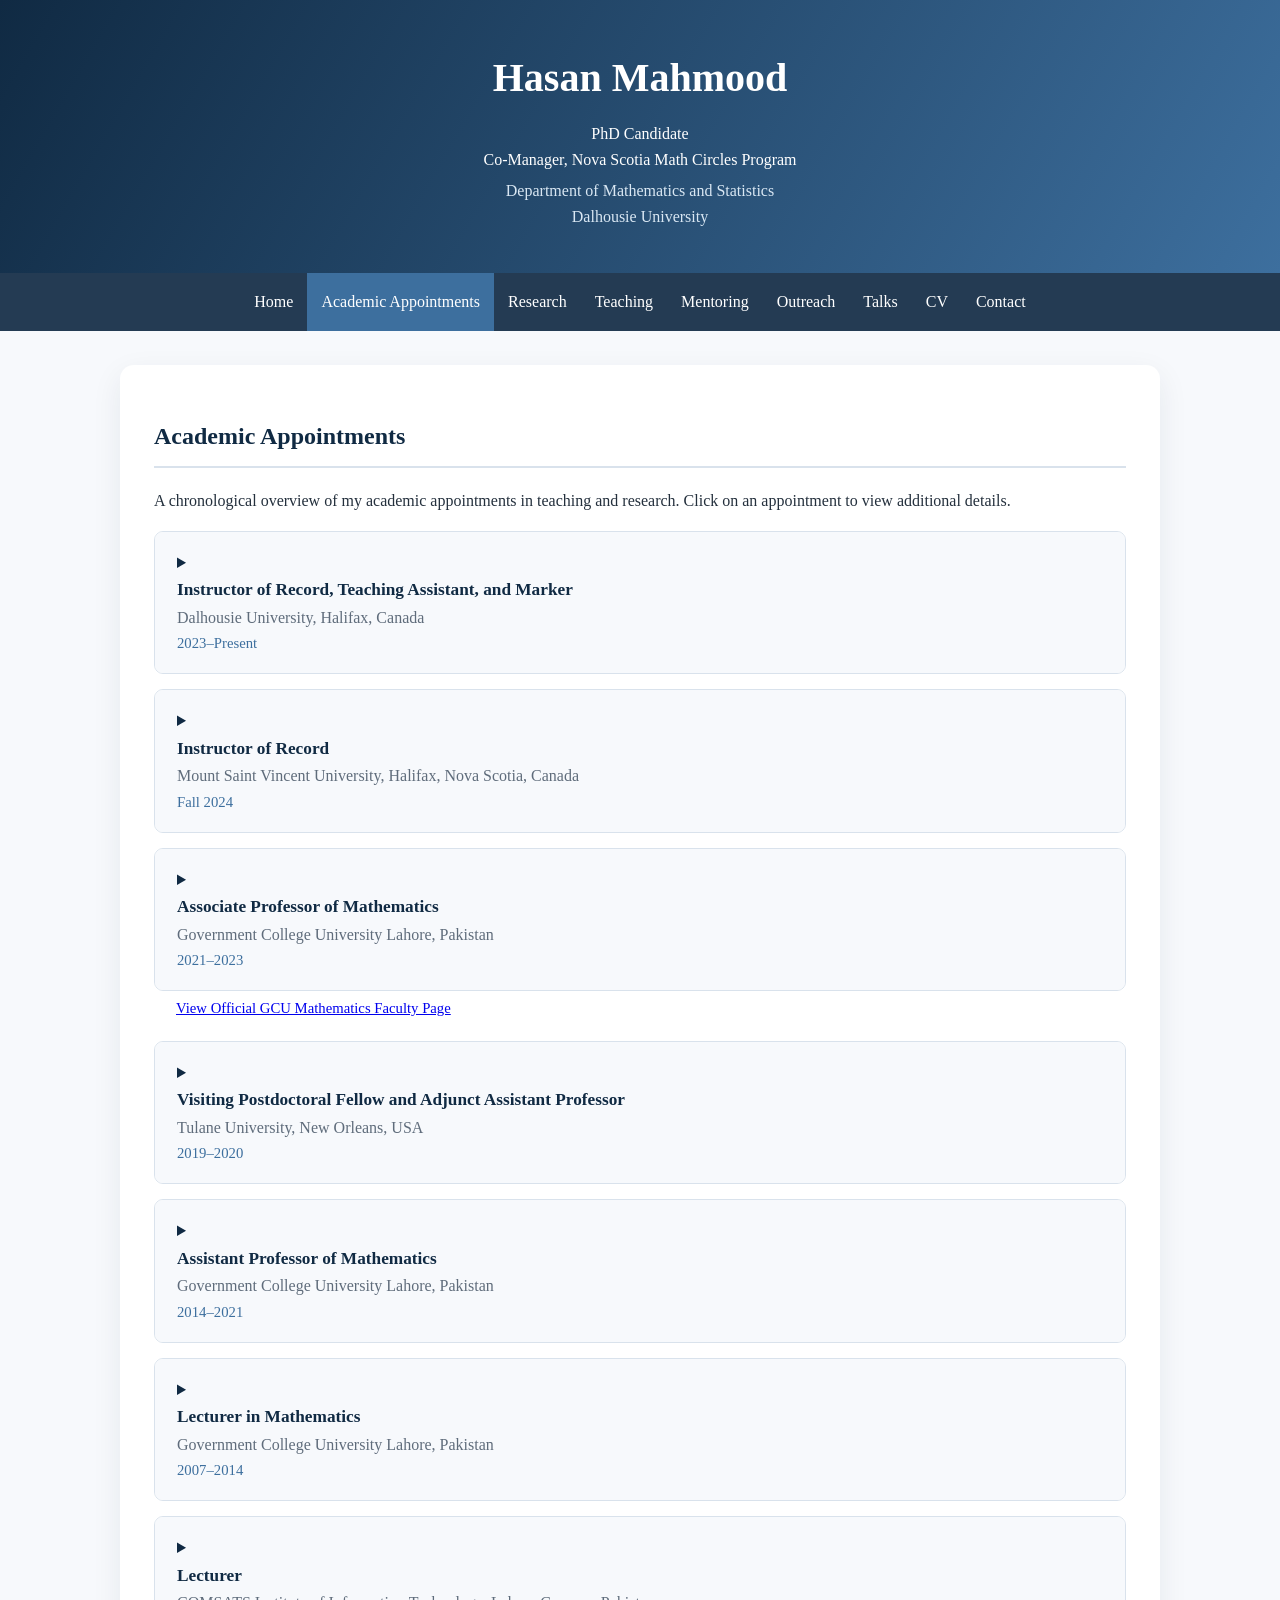
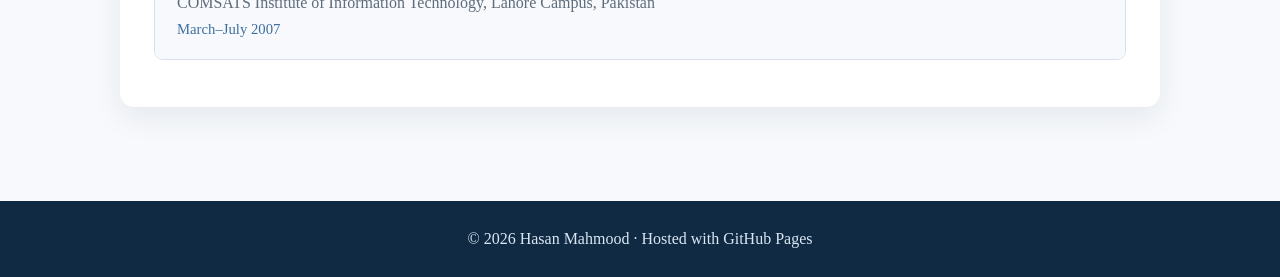
==== appointments.html @ ce82d2be "Update appointments.html" ====
<!DOCTYPE html>
<html lang="en">
<head>
<meta charset="UTF-8">
<meta name="viewport" content="width=device-width, initial-scale=1">
<title>Academic Appointments | Hasan Mahmood</title>

<style>
:root {
  --navy: #102a43;
  --navy-light: #243b53;
  --blue: #3d6f9e;
  --bg: #f7f9fc;
  --text: #24303d;
  --muted: #5f6c7b;
  --border: #d9e2ec;
}

* { box-sizing: border-box; }

body {
  margin: 0;
  font-family: Georgia, "Times New Roman", serif;
  color: var(--text);
  background: var(--bg);
  line-height: 1.65;
}

.top-banner {
  background: linear-gradient(120deg, var(--navy), var(--blue));
  color: white;
  text-align: center;
  padding: 45px 20px 38px;
}

.top-banner h1 {
  font-size: 2.5rem;
  margin: 0 0 10px;
}

.top-banner p { margin: 4px; }
.affiliation { color: #d9e7f3; }

nav {
  position: sticky;
  top: 0;
  z-index: 1000;
  background: var(--navy-light);
}

.nav-inner {
  max-width: 1180px;
  margin: auto;
  display: flex;
  justify-content: center;
  flex-wrap: wrap;
}

nav a {
  color: white;
  text-decoration: none;
  padding: 16px 14px;
}

nav a:hover, nav a.active {
  background: var(--blue);
}

main {
  max-width: 1080px;
  margin: 34px auto;
  padding: 0 20px 60px;
}

.card {
  background: white;
  border-radius: 14px;
  padding: 32px 34px;
  box-shadow: 0 10px 30px rgba(16,42,67,.08);
}

h2 {
  color: var(--navy);
  border-bottom: 2px solid var(--border);
  padding-bottom: 10px;
}

details {
  border: 1px solid var(--border);
  border-radius: 9px;
  margin: 15px 0;
  overflow: hidden;
}

summary {
  padding: 18px 22px;
  cursor: pointer;
  background: #f7f9fc;
  color: var(--navy);
}

summary:hover {
  background: #eaf1f8;
}

summary strong {
  display: block;
  font-size: 1.08rem;
}

.institution {
  display: block;
  color: var(--muted);
}

.dates {
  display: block;
  color: var(--blue);
  font-size: .92rem;
}

.appointment-description {
  padding: 16px 22px;
  border-top: 1px solid var(--border);
}

.appointment-description p {
  margin: 0;
}

footer {
  background: var(--navy);
  color: #d9e7f3;
  text-align: center;
  padding: 25px 20px;
}

@media(max-width:800px) {
  .card { padding: 22px 18px; }
}
</style>
</head>

<body>

<header class="top-banner">
  <h1>Hasan Mahmood</h1>
  <p>
    PhD Candidate<br>
    Co-Manager, Nova Scotia Math Circles Program
  </p>
  <p class="affiliation">
    Department of Mathematics and Statistics<br>
    Dalhousie University
  </p>
</header>

<nav>
  <div class="nav-inner">
    <a href="index.html">Home</a>
    <a class="active" href="appointments.html">Academic Appointments</a>
    <a href="research.html">Research</a>
    <a href="teaching.html">Teaching</a>
    <a href="mentoring.html">Mentoring</a>
    <a href="outreach.html">Outreach</a>
    <a href="talks.html">Talks</a>
    <a href="cv.html">CV</a>
    <a href="contact.html">Contact</a>
  </div>
</nav>

<main>
<section class="card">

<h2>Academic Appointments</h2>

<p>
A chronological overview of my academic appointments
in teaching and research.
Click on an appointment to view additional details.
</p>
  
<details>
  <summary>
    <strong>
      Instructor of Record, Teaching Assistant,
      and Marker
    </strong>
    <span class="institution">
      Dalhousie University, Halifax, Canada
    </span>
    <span class="dates">2023–Present</span>
  </summary>

  <div class="appointment-description">

    <p>
      Alongside my doctoral studies, I have gained
      extensive university teaching experience at
      Dalhousie University, including:
    </p>

    <ul>
     
<li>
  <strong>Instructor of Record for seven courses</strong>
  at Dalhousie University, with responsibilities for
  course instruction, assessment, and student learning.
</li>
<li>
  <strong>More than 1,100 hours of Teaching Assistant
  experience</strong>, supporting undergraduate
  mathematics courses.
</li>
<li>
  <strong>More than 350 hours of marking experience</strong>,
  assessing student work and providing feedback.
</li>

    </ul>

    <p>
      These appointments have allowed me to teach
      and support students across a broad range of
      mathematical subjects while continuing my
      doctoral research.
    </p>

  </div>
</details>


<details>
  <summary>
    <strong>Instructor of Record</strong>
    <span class="institution">
      Mount Saint Vincent University,
      Halifax, Nova Scotia, Canada
    </span>
    <span class="dates">Fall 2024</span>
  </summary>

  <div class="appointment-description">
    <p>
      Served as Instructor of Record for
      MATH 1102, with responsibility for
      course instruction, assessment,
      and student learning.
    </p>
  </div>
</details>



<div>
  <details>
    <summary>
      <strong>Associate Professor of Mathematics</strong>
      <span class="institution">
        Government College University Lahore, Pakistan
      </span>
      <span class="dates">2021–2023</span>
    </summary>

    <div class="appointment-description">
      <p>
        University teaching, mathematical research,
        graduate supervision, and academic leadership.
      </p>
    </div>
  </details>

  <p style="margin:-10px 0 20px 22px; font-size:0.92rem;">
    <a href="https://gcu.edu.pk/mathematics.php?pg=faculty"
       target="_blank"
       rel="noopener noreferrer">
      View Official GCU Mathematics Faculty Page
    </a>
  </p>
</div>


<details>
  <summary>
    <strong>
      Visiting Postdoctoral Fellow and
      Adjunct Assistant Professor
    </strong>
    <span class="institution">
      Tulane University, New Orleans, USA
    </span>
    <span class="dates">2019–2020</span>
  </summary>
  <div class="appointment-description">
    <p>
      Postdoctoral research, academic collaboration,
      and university-level teaching.
    </p>
  </div>
</details>

<details>
  <summary>
    <strong>Assistant Professor of Mathematics</strong>
    <span class="institution">
      Government College University Lahore, Pakistan
    </span>
    <span class="dates">2014–2021</span>
  </summary>
  <div class="appointment-description">
    <p>
      Teaching, mathematical research,
      student supervision, and academic service.
    </p>
  </div>
</details>

<details>
  <summary>
    <strong>Lecturer in Mathematics</strong>
    <span class="institution">
      Government College University Lahore, Pakistan
    </span>
    <span class="dates">2007–2014</span>
  </summary>
  <div class="appointment-description">
    <p>
      Undergraduate teaching, student mentoring,
      and departmental academic activities.
    </p>
  </div>
</details>

<details>
  <summary>
    <strong>Lecturer</strong>
    <span class="institution">
      COMSATS Institute of Information Technology,
      Lahore Campus, Pakistan
    </span>
    <span class="dates">March–July 2007</span>
  </summary>
  <div class="appointment-description">
    <p>
      University-level teaching and related
      academic responsibilities.
    </p>
  </div>
</details>

</section>
</main>

<footer>
  © 2026 Hasan Mahmood · Hosted with GitHub Pages
</footer>

</body>
</html>
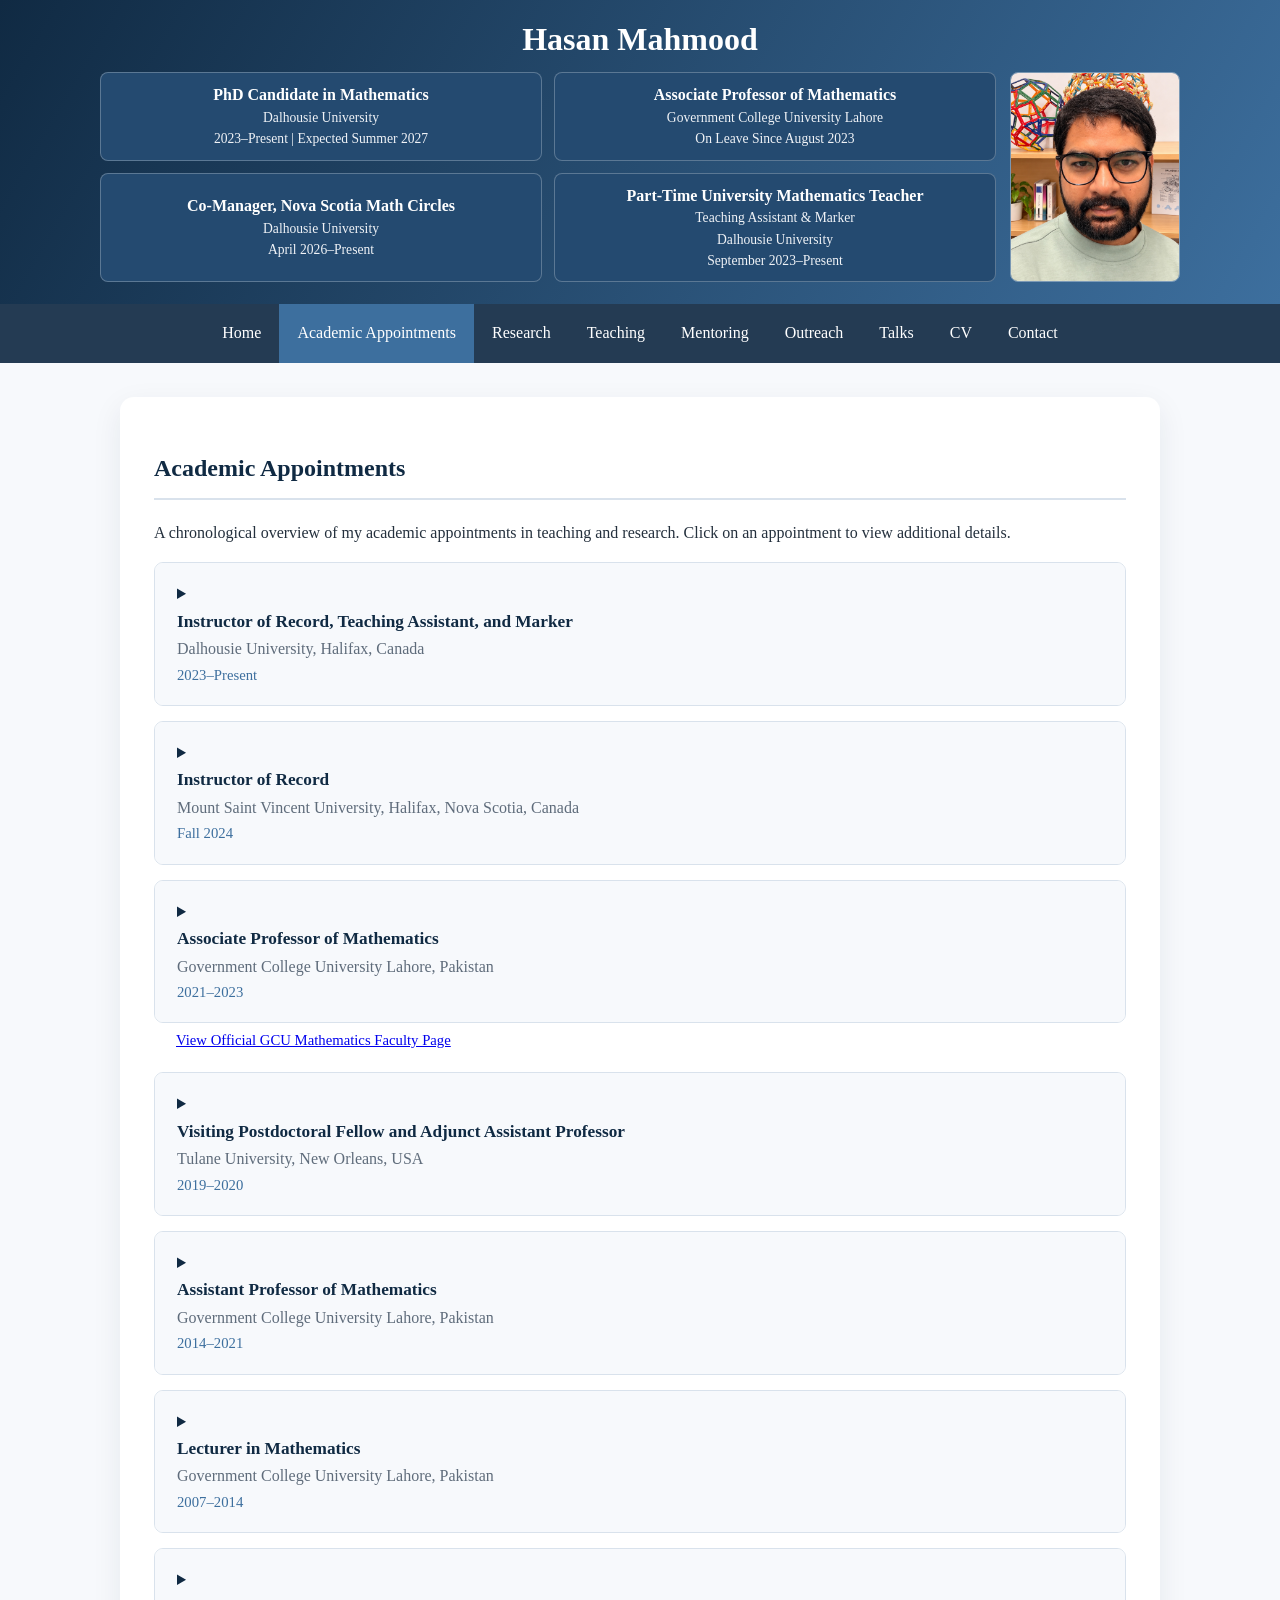
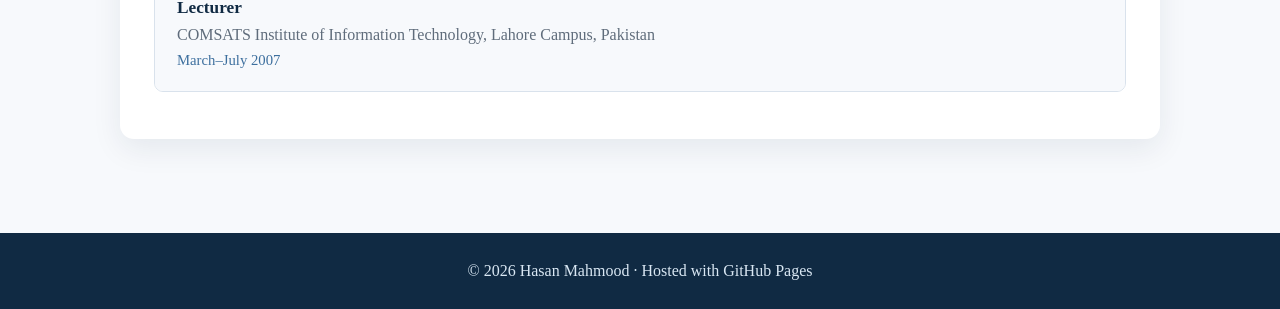
==== commit 1508c608: "Add files via upload" ====
--- a/appointments.html
+++ b/appointments.html
@@ -140,35 +140,13 @@
   .card { padding: 22px 18px; }
 }
 </style>
+<link rel="stylesheet" href="style.css">
 </head>
 
 <body>
 
-<header class="top-banner">
-  <h1>Hasan Mahmood</h1>
-  <p>
-    PhD Candidate<br>
-    Co-Manager, Nova Scotia Math Circles Program
-  </p>
-  <p class="affiliation">
-    Department of Mathematics and Statistics<br>
-    Dalhousie University
-  </p>
-</header>
-
-<nav>
-  <div class="nav-inner">
-    <a href="index.html">Home</a>
-    <a class="active" href="appointments.html">Academic Appointments</a>
-    <a href="research.html">Research</a>
-    <a href="teaching.html">Teaching</a>
-    <a href="mentoring.html">Mentoring</a>
-    <a href="outreach.html">Outreach</a>
-    <a href="talks.html">Talks</a>
-    <a href="cv.html">CV</a>
-    <a href="contact.html">Contact</a>
-  </div>
-</nav>
+<div id="site-header"></div>
+<script src="header.js"></script>
 
 <main>
 <section class="card">
--- a/style.css
+++ b/style.css
@@ -0,0 +1,17 @@
+/* Shared header and navigation — edit here for all pages. */
+header.shared-banner { background:linear-gradient(120deg,#102a43,#3d6f9e); color:white; text-align:center; padding:20px 20px 22px; }
+header.shared-banner h1 { color:white; font-size:2rem; line-height:1.2; margin:0 0 14px; }
+.shared-banner .banner-layout { display:grid; grid-template-columns:minmax(0,1fr) 170px; gap:14px; max-width:1080px; margin:auto; align-items:stretch; }
+.shared-banner .academic-roles { display:grid; grid-template-columns:repeat(2,minmax(0,1fr)); gap:12px; width:100%; margin:0; }
+.shared-banner .academic-role { background:#244a70; min-width:0; border:1px solid rgba(255,255,255,.25); border-radius:8px; padding:11px 14px; display:flex; flex-direction:column; align-items:center; justify-content:center; transition:transform .2s ease,box-shadow .2s ease; }
+.shared-banner .academic-role:hover { transform:translateY(-2px); box-shadow:0 5px 14px rgba(0,0,0,.16); }
+.shared-banner .academic-role strong { color:white; font-size:1rem; line-height:1.35; }
+.shared-banner .academic-role p { color:#f0f3f7; font-size:.85rem; line-height:1.35; margin:3px 0 0; text-align:center; }
+.shared-banner .banner-photo { position:relative; min-height:0; }
+.shared-banner .site-portrait { position:absolute; inset:0; width:100%; height:100%; object-fit:cover; object-position:center 34%; border-radius:8px; border:1px solid rgba(255,255,255,.35); }
+nav.shared-nav { position:sticky; top:0; z-index:1000; background:#243b53; }
+.shared-nav .nav-inner { max-width:1180px; margin:auto; display:flex; justify-content:center; flex-wrap:wrap; }
+.shared-nav a { color:white; text-decoration:none; padding:16px 18px; }
+.shared-nav a:hover,.shared-nav a.active { background:#3d6f9e; }
+@media(max-width:800px){.shared-banner .banner-layout{grid-template-columns:minmax(0,1fr) 140px;}}
+@media(max-width:650px){header.shared-banner{padding:16px 14px 18px;} header.shared-banner h1{font-size:1.8rem;} .shared-banner .banner-layout,.shared-banner .academic-roles{grid-template-columns:1fr;} .shared-banner .banner-photo{width:150px;height:180px;margin:auto;grid-row:1;} .shared-banner .academic-role{padding:10px 12px;} .shared-nav a{padding:11px 12px;}}
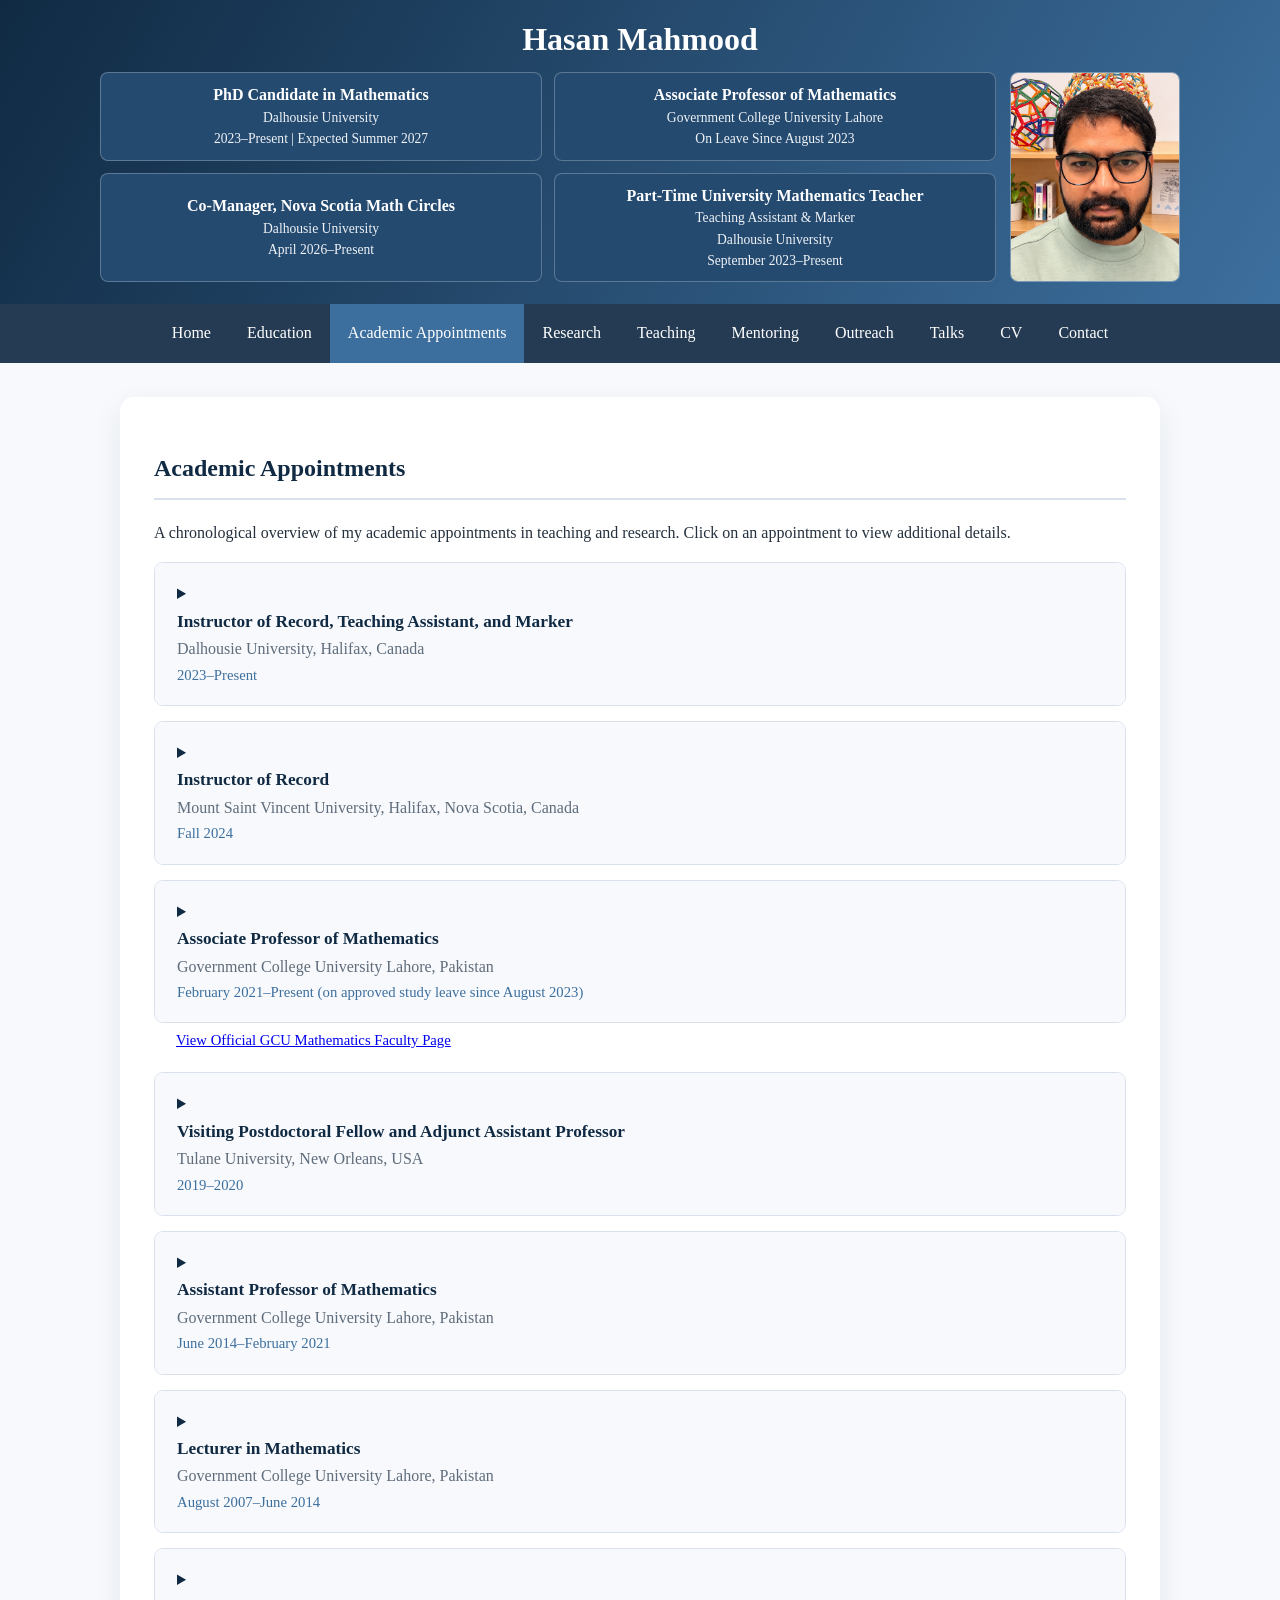
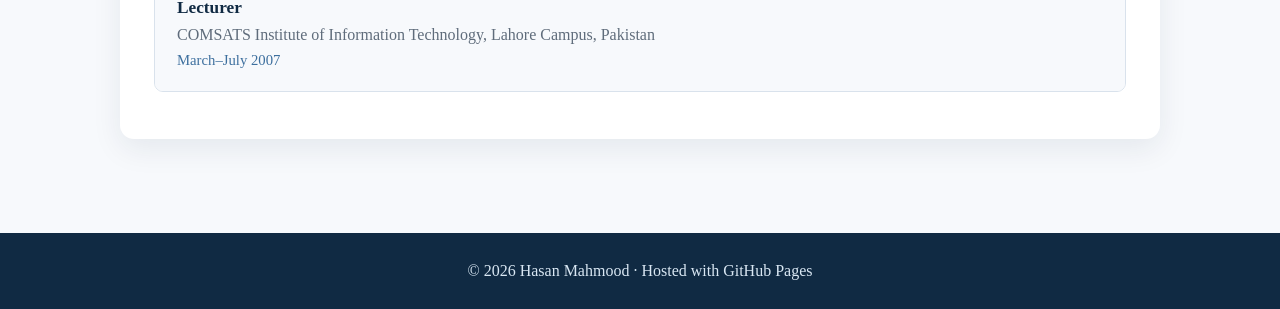
==== commit 41efea5b: "Add files via upload" ====
--- a/appointments.html
+++ b/appointments.html
@@ -238,13 +238,12 @@
       <span class="institution">
         Government College University Lahore, Pakistan
       </span>
-      <span class="dates">2021–2023</span>
+      <span class="dates">February 2021–Present (on approved study leave since August 2023)</span>
     </summary>
 
     <div class="appointment-description">
       <p>
-        University teaching, mathematical research,
-        graduate supervision, and academic leadership.
+        Promoted to Associate Professor of Mathematics (Tenure Track) on February 16, 2021. Responsibilities included undergraduate and graduate teaching, curriculum development, student assessment, research supervision, peer-reviewed research, and departmental and university service. Since August 2023, I have been on authorized unpaid study leave to pursue doctoral studies at Dalhousie University, while retaining my substantive appointment at GCU Lahore.
       </p>
     </div>
   </details>
@@ -284,12 +283,11 @@
     <span class="institution">
       Government College University Lahore, Pakistan
     </span>
-    <span class="dates">2014–2021</span>
-  </summary>
-  <div class="appointment-description">
-    <p>
-      Teaching, mathematical research,
-      student supervision, and academic service.
+    <span class="dates">June 2014–February 2021</span>
+  </summary>
+  <div class="appointment-description">
+    <p>
+      Taught undergraduate and graduate mathematics, developed course materials and curricula, conducted examinations, supervised research, and contributed to departmental and university committees. From August 2019 to August 2020, I was on authorized paid academic leave for a visiting postdoctoral appointment at Tulane University, where I conducted collaborative research and taught Calculus and Abstract Algebra.
     </p>
   </div>
 </details>
@@ -300,12 +298,11 @@
     <span class="institution">
       Government College University Lahore, Pakistan
     </span>
-    <span class="dates">2007–2014</span>
-  </summary>
-  <div class="appointment-description">
-    <p>
-      Undergraduate teaching, student mentoring,
-      and departmental academic activities.
+    <span class="dates">August 2007–June 2014</span>
+  </summary>
+  <div class="appointment-description">
+    <p>
+      Taught Grade 11 and 12 mathematics, university-wide Elementary Mathematics, and undergraduate mathematics courses. Responsibilities included course preparation, examinations, student assessment, and departmental academic activities. From October 2007 to May 2012, I was on authorized paid study leave to pursue my first PhD at the Abdus Salam School of Mathematical Sciences, GCU Lahore. I resumed teaching upon completion and was promoted to Assistant Professor in June 2014.
     </p>
   </div>
 </details>
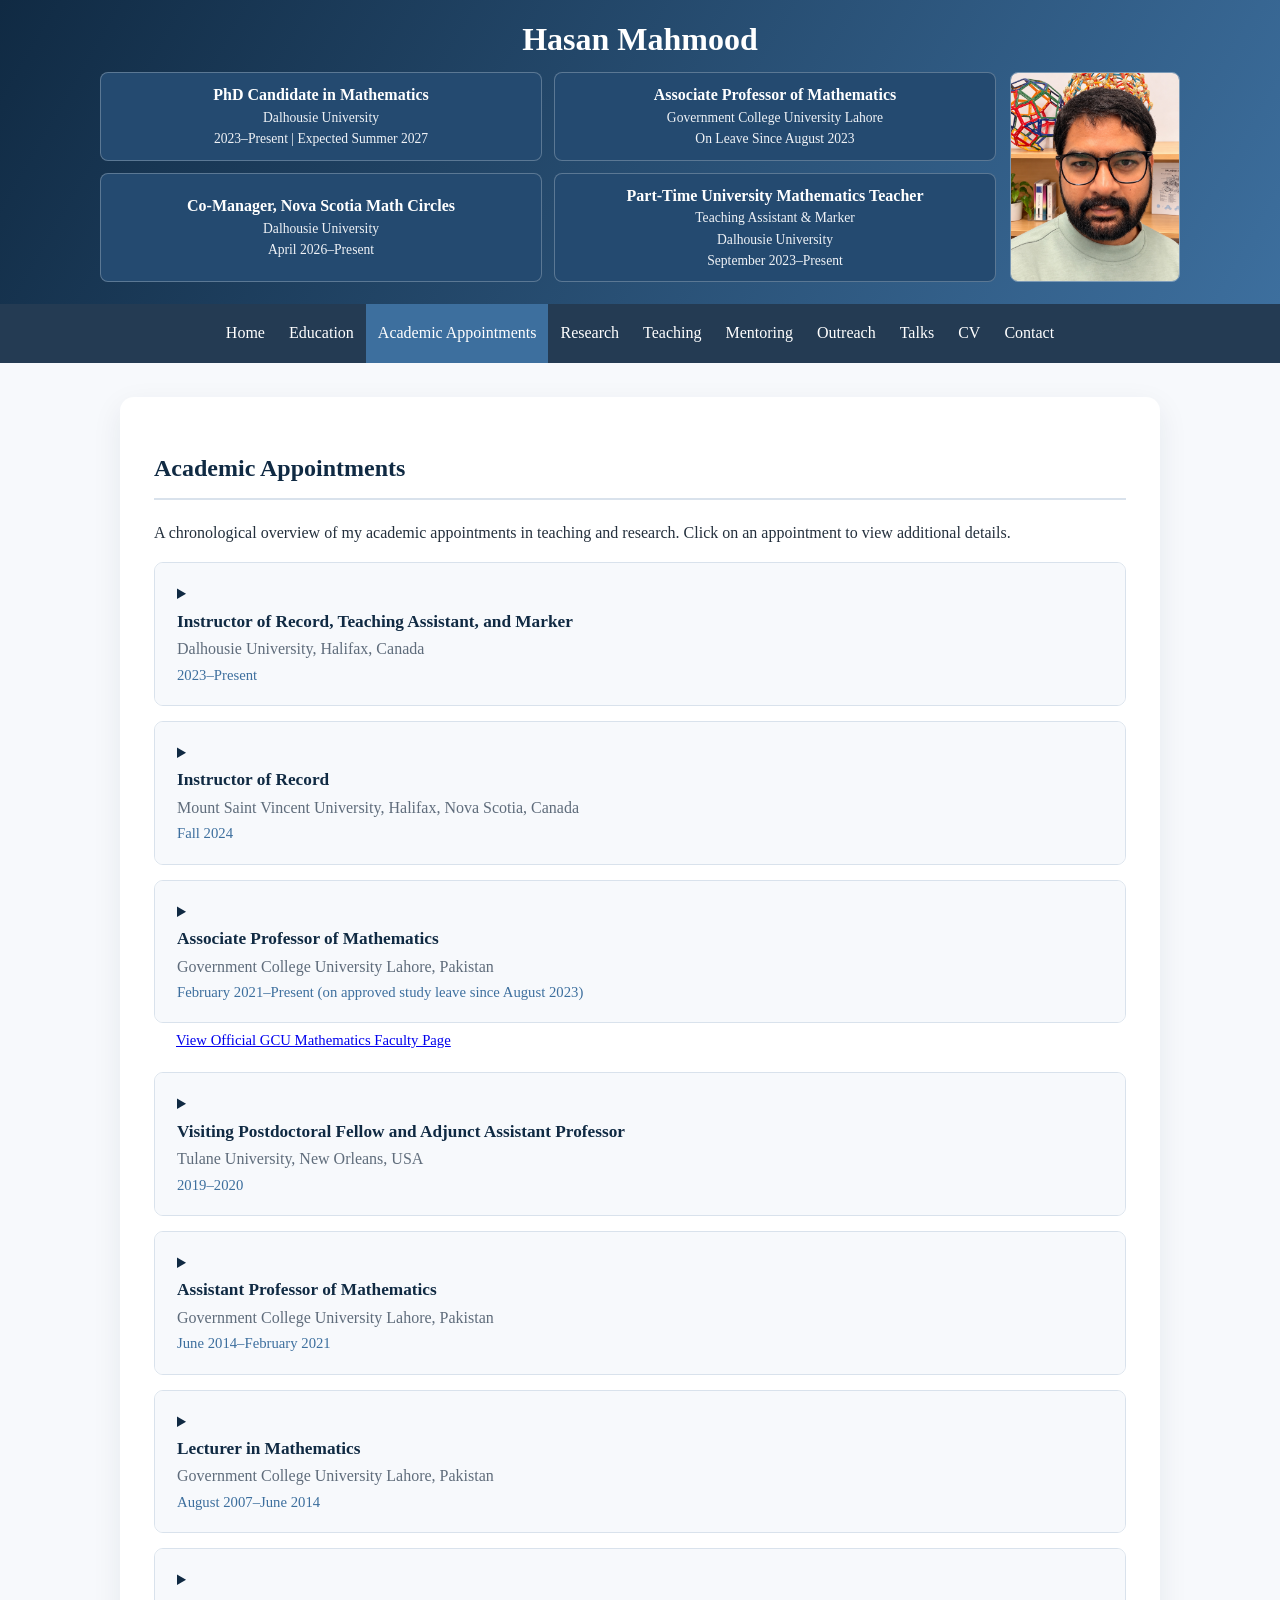
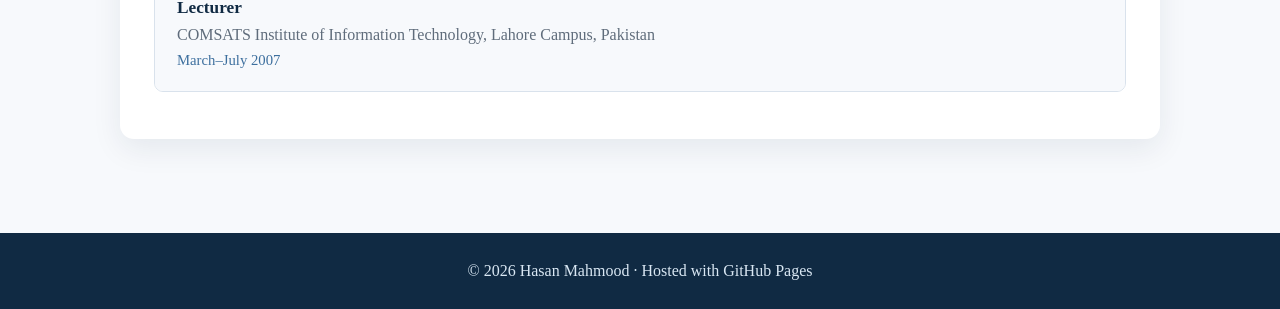
==== commit 5dd1a991: "Add files via upload" ====
--- a/appointments.html
+++ b/appointments.html
@@ -140,13 +140,13 @@
   .card { padding: 22px 18px; }
 }
 </style>
-<link rel="stylesheet" href="style.css">
+<link rel="stylesheet" href="style.css?v=3">
 </head>
 
 <body>
 
 <div id="site-header"></div>
-<script src="header.js"></script>
+<script src="header.js?v=3"></script>
 
 <main>
 <section class="card">
--- a/style.css
+++ b/style.css
@@ -10,8 +10,8 @@
 .shared-banner .banner-photo { position:relative; min-height:0; }
 .shared-banner .site-portrait { position:absolute; inset:0; width:100%; height:100%; object-fit:cover; object-position:center 34%; border-radius:8px; border:1px solid rgba(255,255,255,.35); }
 nav.shared-nav { position:sticky; top:0; z-index:1000; background:#243b53; }
-.shared-nav .nav-inner { max-width:1180px; margin:auto; display:flex; justify-content:center; flex-wrap:wrap; }
-.shared-nav a { color:white; text-decoration:none; padding:16px 18px; }
+.shared-nav .nav-inner { max-width:1440px; margin:auto; display:flex; justify-content:center; flex-wrap:wrap; }
+.shared-nav a { color:white; text-decoration:none; padding:16px 12px; white-space:nowrap; }
 .shared-nav a:hover,.shared-nav a.active { background:#3d6f9e; }
 @media(max-width:800px){.shared-banner .banner-layout{grid-template-columns:minmax(0,1fr) 140px;}}
 @media(max-width:650px){header.shared-banner{padding:16px 14px 18px;} header.shared-banner h1{font-size:1.8rem;} .shared-banner .banner-layout,.shared-banner .academic-roles{grid-template-columns:1fr;} .shared-banner .banner-photo{width:150px;height:180px;margin:auto;grid-row:1;} .shared-banner .academic-role{padding:10px 12px;} .shared-nav a{padding:11px 12px;}}
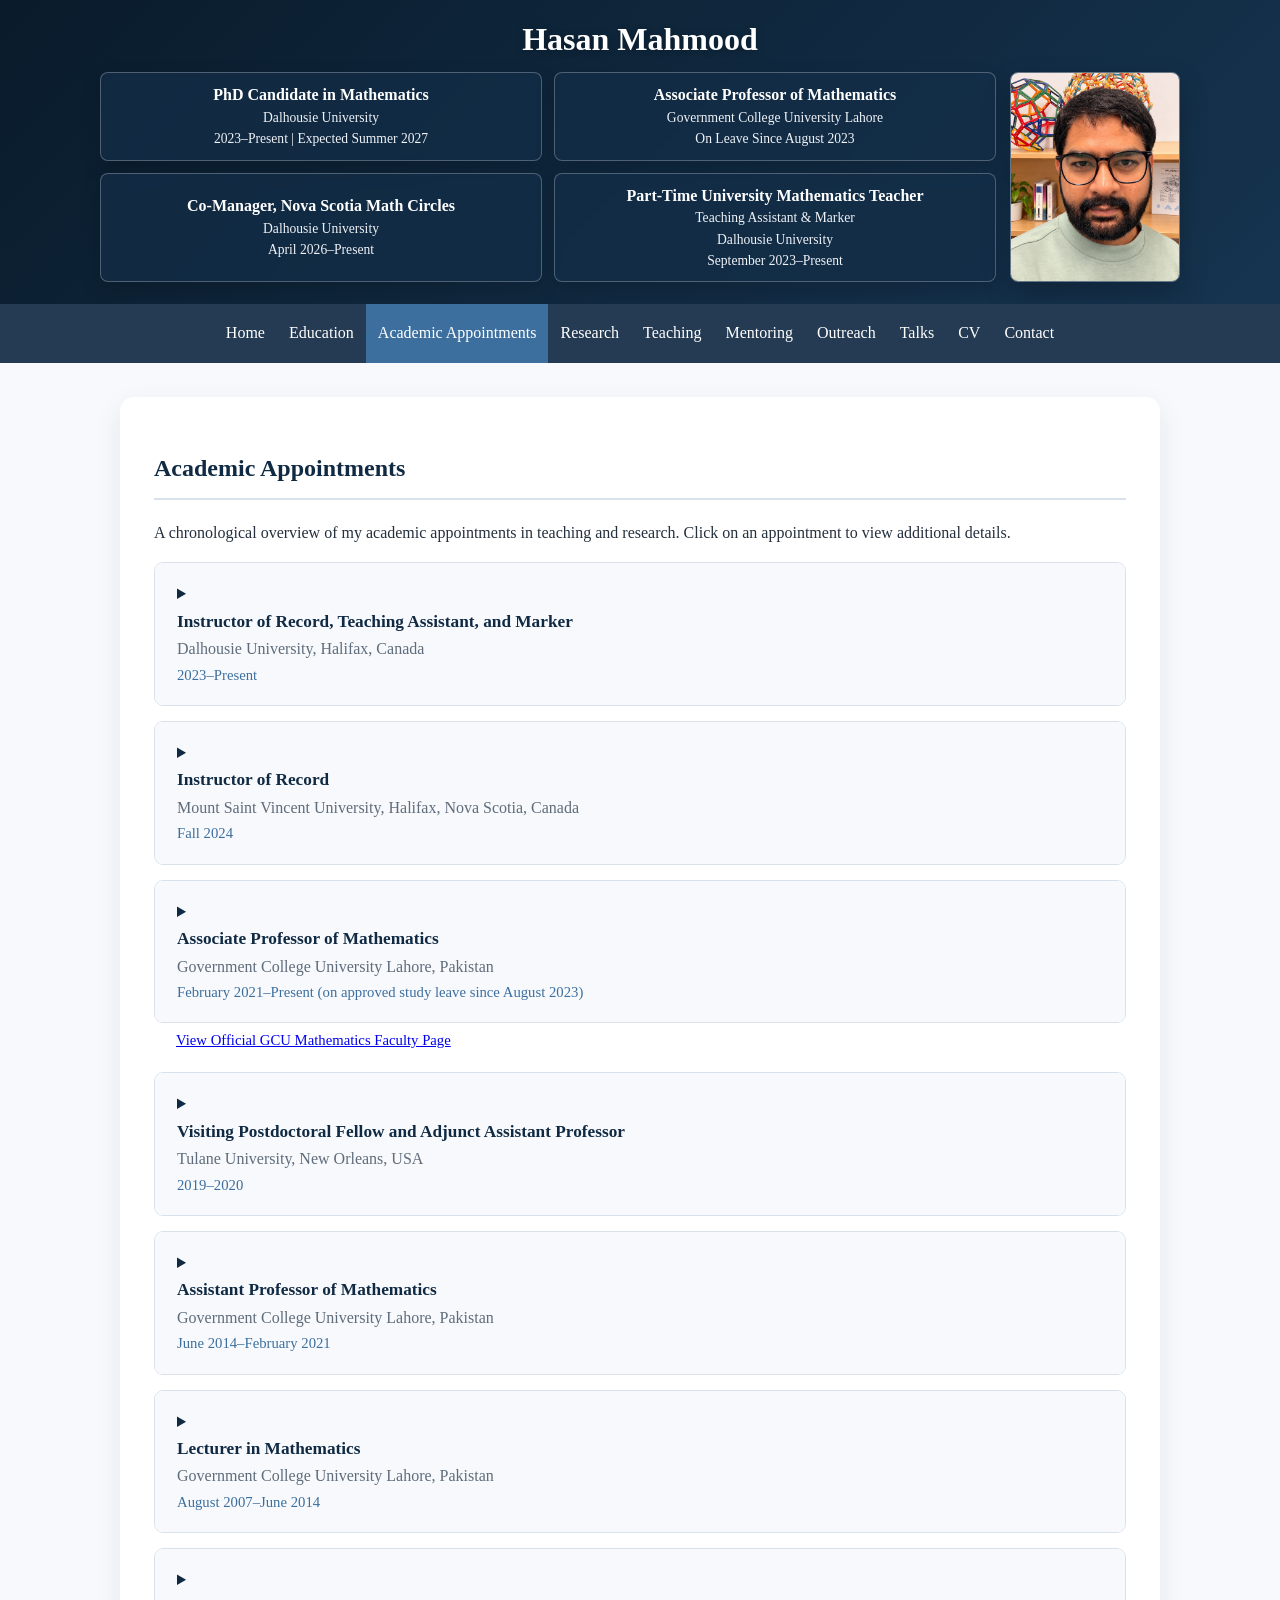
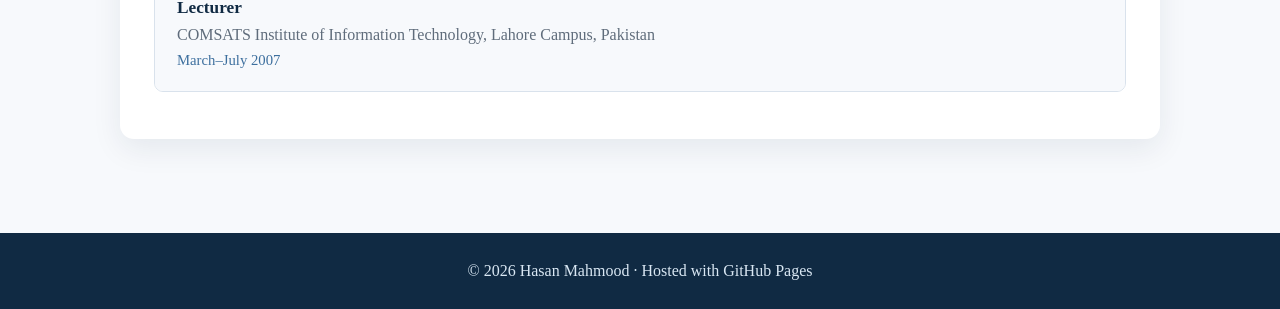
==== commit 92c75690: "Add files via upload" ====
--- a/appointments.html
+++ b/appointments.html
@@ -140,13 +140,13 @@
   .card { padding: 22px 18px; }
 }
 </style>
-<link rel="stylesheet" href="style.css?v=3">
+<link rel="stylesheet" href="style.css?v=5">
 </head>
 
 <body>
 
 <div id="site-header"></div>
-<script src="header.js?v=3"></script>
+<script src="header.js?v=5"></script>
 
 <main>
 <section class="card">
--- a/style.css
+++ b/style.css
@@ -1,17 +1,105 @@
 /* Shared header and navigation — edit here for all pages. */
-header.shared-banner { background:linear-gradient(120deg,#102a43,#3d6f9e); color:white; text-align:center; padding:20px 20px 22px; }
-header.shared-banner h1 { color:white; font-size:2rem; line-height:1.2; margin:0 0 14px; }
-.shared-banner .banner-layout { display:grid; grid-template-columns:minmax(0,1fr) 170px; gap:14px; max-width:1080px; margin:auto; align-items:stretch; }
-.shared-banner .academic-roles { display:grid; grid-template-columns:repeat(2,minmax(0,1fr)); gap:12px; width:100%; margin:0; }
-.shared-banner .academic-role { background:#244a70; min-width:0; border:1px solid rgba(255,255,255,.25); border-radius:8px; padding:11px 14px; display:flex; flex-direction:column; align-items:center; justify-content:center; transition:transform .2s ease,box-shadow .2s ease; }
-.shared-banner .academic-role:hover { transform:translateY(-2px); box-shadow:0 5px 14px rgba(0,0,0,.16); }
-.shared-banner .academic-role strong { color:white; font-size:1rem; line-height:1.35; }
-.shared-banner .academic-role p { color:#f0f3f7; font-size:.85rem; line-height:1.35; margin:3px 0 0; text-align:center; }
-.shared-banner .banner-photo { position:relative; min-height:0; }
-.shared-banner .site-portrait { position:absolute; inset:0; width:100%; height:100%; object-fit:cover; object-position:center 34%; border-radius:8px; border:1px solid rgba(255,255,255,.35); }
-nav.shared-nav { position:sticky; top:0; z-index:1000; background:#243b53; }
-.shared-nav .nav-inner { max-width:1440px; margin:auto; display:flex; justify-content:center; flex-wrap:wrap; }
-.shared-nav a { color:white; text-decoration:none; padding:16px 12px; white-space:nowrap; }
-.shared-nav a:hover,.shared-nav a.active { background:#3d6f9e; }
-@media(max-width:800px){.shared-banner .banner-layout{grid-template-columns:minmax(0,1fr) 140px;}}
-@media(max-width:650px){header.shared-banner{padding:16px 14px 18px;} header.shared-banner h1{font-size:1.8rem;} .shared-banner .banner-layout,.shared-banner .academic-roles{grid-template-columns:1fr;} .shared-banner .banner-photo{width:150px;height:180px;margin:auto;grid-row:1;} .shared-banner .academic-role{padding:10px 12px;} .shared-nav a{padding:11px 12px;}}
+header.shared-banner {
+  position: relative;
+  overflow: hidden;
+  isolation: isolate;
+  background-color: #102a43;
+  background-size: cover;
+  background-position: center center;
+  background-repeat: no-repeat;
+  color: white;
+  text-align: center;
+  padding: 20px 20px 22px;
+}
+header.shared-banner::before {
+  content: "";
+  position: absolute;
+  inset: 0;
+  background: linear-gradient(135deg, rgba(8, 24, 38, 0.82), rgba(25, 57, 87, 0.64));
+  z-index: 0;
+}
+header.shared-banner > * { position: relative; z-index: 1; }
+header.shared-banner h1 { color: white; font-size: 2rem; line-height: 1.2; margin: 0 0 14px; text-shadow: 0 2px 8px rgba(0,0,0,.28); }
+.shared-banner .banner-layout { display: grid; grid-template-columns: minmax(0,1fr) 170px; gap: 14px; max-width: 1080px; margin: auto; align-items: stretch; }
+.shared-banner .academic-roles { display: grid; grid-template-columns: repeat(2,minmax(0,1fr)); gap: 12px; width: 100%; margin: 0; }
+.shared-banner .academic-role {
+  background: rgba(20, 47, 72, 0.72);
+  min-width: 0;
+  border: 1px solid rgba(255,255,255,.26);
+  border-radius: 8px;
+  padding: 11px 14px;
+  display: flex;
+  flex-direction: column;
+  align-items: center;
+  justify-content: center;
+  transition: transform .2s ease, box-shadow .2s ease;
+  box-shadow: 0 8px 20px rgba(0,0,0,.15);
+  backdrop-filter: blur(2px);
+}
+.shared-banner .academic-role:hover { transform: translateY(-2px); box-shadow: 0 10px 24px rgba(0,0,0,.22); }
+.shared-banner .academic-role strong { color: white; font-size: 1rem; line-height: 1.35; }
+.shared-banner .academic-role p { color: #f0f3f7; font-size: .85rem; line-height: 1.35; margin: 3px 0 0; text-align: center; }
+.shared-banner .banner-photo { position: relative; min-height: 0; }
+.shared-banner .site-portrait {
+  position: absolute; inset: 0; width: 100%; height: 100%; object-fit: cover; object-position: center 34%;
+  border-radius: 8px; border: 1px solid rgba(255,255,255,.35); box-shadow: 0 12px 28px rgba(0,0,0,.22);
+}
+nav.shared-nav { position: sticky; top: 0; z-index: 1000; background: #243b53; }
+.shared-nav .nav-inner { max-width: 1440px; margin: auto; display: flex; justify-content: center; flex-wrap: wrap; }
+.shared-nav a { color: white; text-decoration: none; padding: 16px 12px; white-space: nowrap; }
+.shared-nav a:hover, .shared-nav a.active { background: #3d6f9e; }
+
+/* Page-specific header photographs */
+body.page-index header.shared-banner {
+  background-image: url("https://images.unsplash.com/photo-1724169913051-49f6ff76a070?auto=format&fit=crop&fm=jpg&q=80&w=1800");
+  background-position: center 58%;
+}
+body.page-education header.shared-banner {
+  background-image: url("https://images.unsplash.com/photo-1631549623760-32e83c5dd5da?auto=format&fit=crop&fm=jpg&q=80&w=1800");
+  background-position: center 42%;
+}
+body.page-appointments header.shared-banner {
+  background-image: url("https://images.unsplash.com/photo-1533579436102-fcc5a403c554?auto=format&fit=crop&fm=jpg&q=80&w=1800");
+  background-position: center 50%;
+}
+body.page-research header.shared-banner {
+  background-image: url("https://images.unsplash.com/photo-1658239828542-daa29a4cd472?auto=format&fit=crop&fm=jpg&q=80&w=1800");
+  background-position: center 46%;
+}
+body.page-teaching header.shared-banner {
+  background-image: url("https://images.unsplash.com/photo-1567790484933-44b83527e991?auto=format&fit=crop&fm=jpg&q=80&w=1800");
+  background-position: center 52%;
+}
+body.page-mentoring header.shared-banner {
+  background-image: url("https://images.unsplash.com/photo-1471513671800-b09c87e1497c?auto=format&fit=crop&fm=jpg&q=80&w=1800");
+  background-position: center 50%;
+}
+body.page-outreach header.shared-banner {
+  background-image: url("https://images.unsplash.com/photo-1748299712616-56633544eca2?auto=format&fit=crop&fm=jpg&q=80&w=1800");
+  background-position: center 48%;
+}
+body.page-talks header.shared-banner {
+  background-image: url("https://images.unsplash.com/photo-1748446989555-da681d23ed7d?auto=format&fit=crop&fm=jpg&q=80&w=1800");
+  background-position: center 54%;
+}
+body.page-cv header.shared-banner {
+  background-image: url("https://images.unsplash.com/photo-1781813745733-36af0d892101?auto=format&fit=crop&fm=jpg&q=80&w=1800");
+  background-position: center 52%;
+}
+body.page-contact header.shared-banner {
+  background-image: url("https://images.unsplash.com/photo-1647179307653-97a662a73fcc?auto=format&fit=crop&fm=jpg&q=80&w=1800");
+  background-position: center 52%;
+}
+
+@media (max-width: 800px) {
+  .shared-banner .banner-layout { grid-template-columns: minmax(0,1fr) 140px; }
+}
+@media (max-width: 650px) {
+  header.shared-banner { padding: 16px 14px 18px; }
+  header.shared-banner h1 { font-size: 1.8rem; }
+  .shared-banner .banner-layout, .shared-banner .academic-roles { grid-template-columns: 1fr; }
+  .shared-banner .banner-photo { width: 150px; height: 180px; margin: auto; grid-row: 1; }
+  .shared-banner .academic-role { padding: 10px 12px; }
+  .shared-nav a { padding: 11px 12px; }
+  header.shared-banner::before { background: linear-gradient(180deg, rgba(8,24,38,.84), rgba(25,57,87,.68)); }
+}
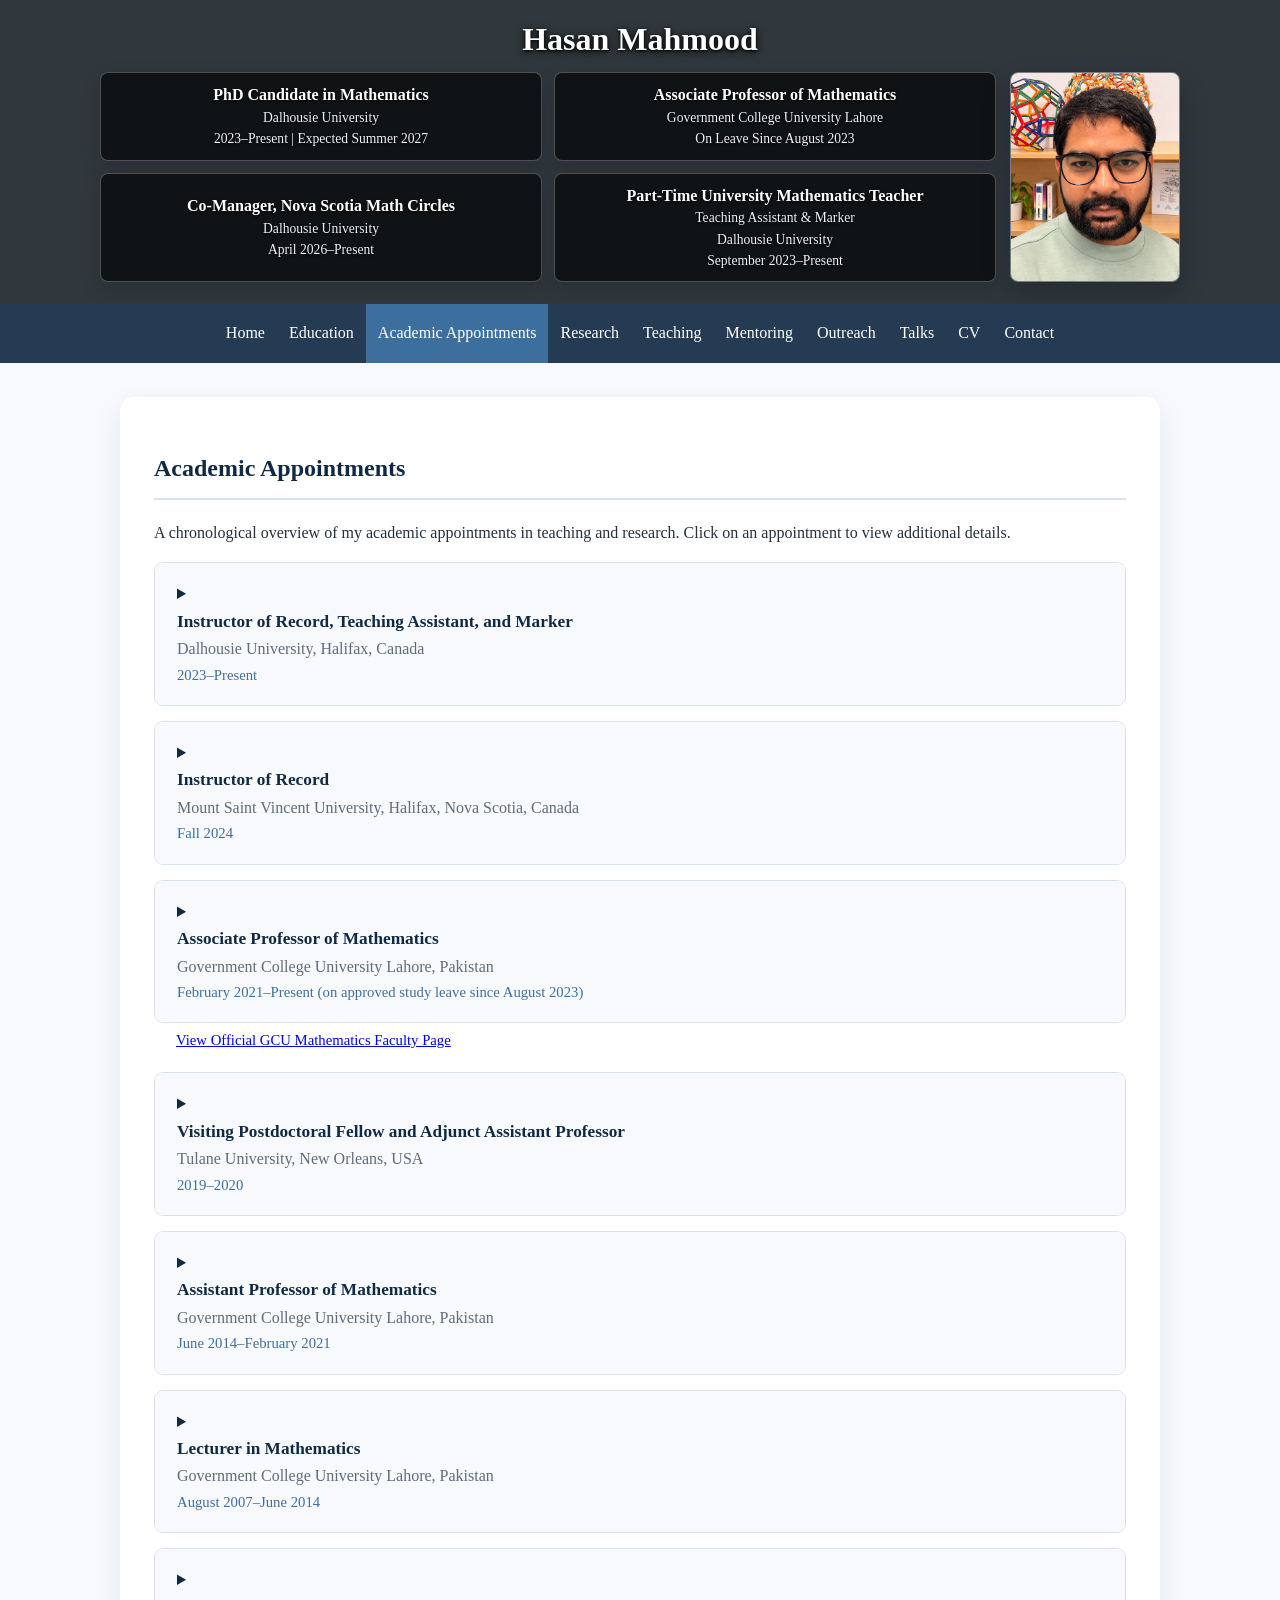
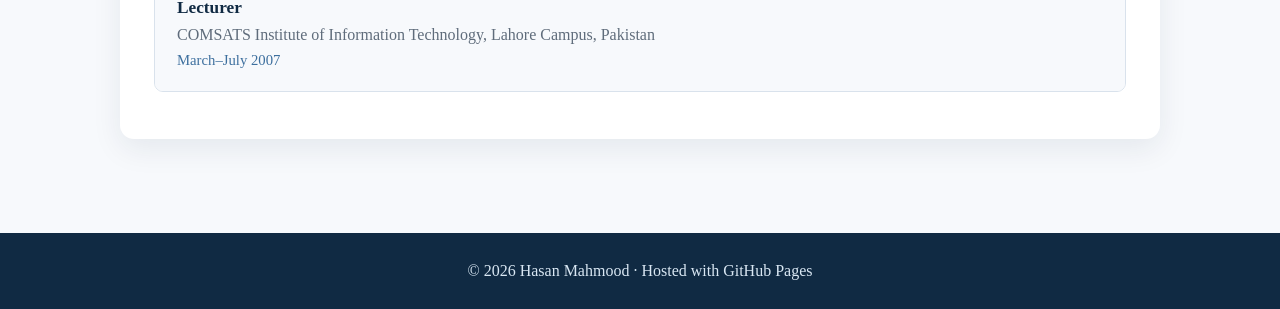
==== commit d61b4215: "Add files via upload" ====
--- a/appointments.html
+++ b/appointments.html
@@ -140,7 +140,7 @@
   .card { padding: 22px 18px; }
 }
 </style>
-<link rel="stylesheet" href="style.css?v=5">
+<link rel="stylesheet" href="style.css?v=7">
 </head>
 
 <body>
--- a/style.css
+++ b/style.css
@@ -3,7 +3,7 @@
   position: relative;
   overflow: hidden;
   isolation: isolate;
-  background-color: #102a43;
+  background-color: #30383d;
   background-size: cover;
   background-position: center center;
   background-repeat: no-repeat;
@@ -11,19 +11,13 @@
   text-align: center;
   padding: 20px 20px 22px;
 }
-header.shared-banner::before {
-  content: "";
-  position: absolute;
-  inset: 0;
-  background: linear-gradient(135deg, rgba(8, 24, 38, 0.82), rgba(25, 57, 87, 0.64));
-  z-index: 0;
-}
+
 header.shared-banner > * { position: relative; z-index: 1; }
-header.shared-banner h1 { color: white; font-size: 2rem; line-height: 1.2; margin: 0 0 14px; text-shadow: 0 2px 8px rgba(0,0,0,.28); }
+header.shared-banner h1 { color: white; font-size: 2rem; line-height: 1.2; margin: 0 0 14px; text-shadow: 0 1px 3px #000, 0 2px 9px rgba(0,0,0,.85); }
 .shared-banner .banner-layout { display: grid; grid-template-columns: minmax(0,1fr) 170px; gap: 14px; max-width: 1080px; margin: auto; align-items: stretch; }
 .shared-banner .academic-roles { display: grid; grid-template-columns: repeat(2,minmax(0,1fr)); gap: 12px; width: 100%; margin: 0; }
 .shared-banner .academic-role {
-  background: rgba(20, 47, 72, 0.72);
+  background: rgba(0, 0, 0, 0.65);
   min-width: 0;
   border: 1px solid rgba(255,255,255,.26);
   border-radius: 8px;
@@ -34,7 +28,7 @@
   justify-content: center;
   transition: transform .2s ease, box-shadow .2s ease;
   box-shadow: 0 8px 20px rgba(0,0,0,.15);
-  backdrop-filter: blur(2px);
+  backdrop-filter: none;
 }
 .shared-banner .academic-role:hover { transform: translateY(-2px); box-shadow: 0 10px 24px rgba(0,0,0,.22); }
 .shared-banner .academic-role strong { color: white; font-size: 1rem; line-height: 1.35; }
@@ -101,5 +95,8 @@
   .shared-banner .banner-photo { width: 150px; height: 180px; margin: auto; grid-row: 1; }
   .shared-banner .academic-role { padding: 10px 12px; }
   .shared-nav a { padding: 11px 12px; }
-  header.shared-banner::before { background: linear-gradient(180deg, rgba(8,24,38,.84), rgba(25,57,87,.68)); }
+  
 }
+
+/* Preserve contrast against brighter landscapes. */
+.shared-banner .academic-role strong, .shared-banner .academic-role p { text-shadow: 0 1px 3px rgba(0,0,0,.85); }
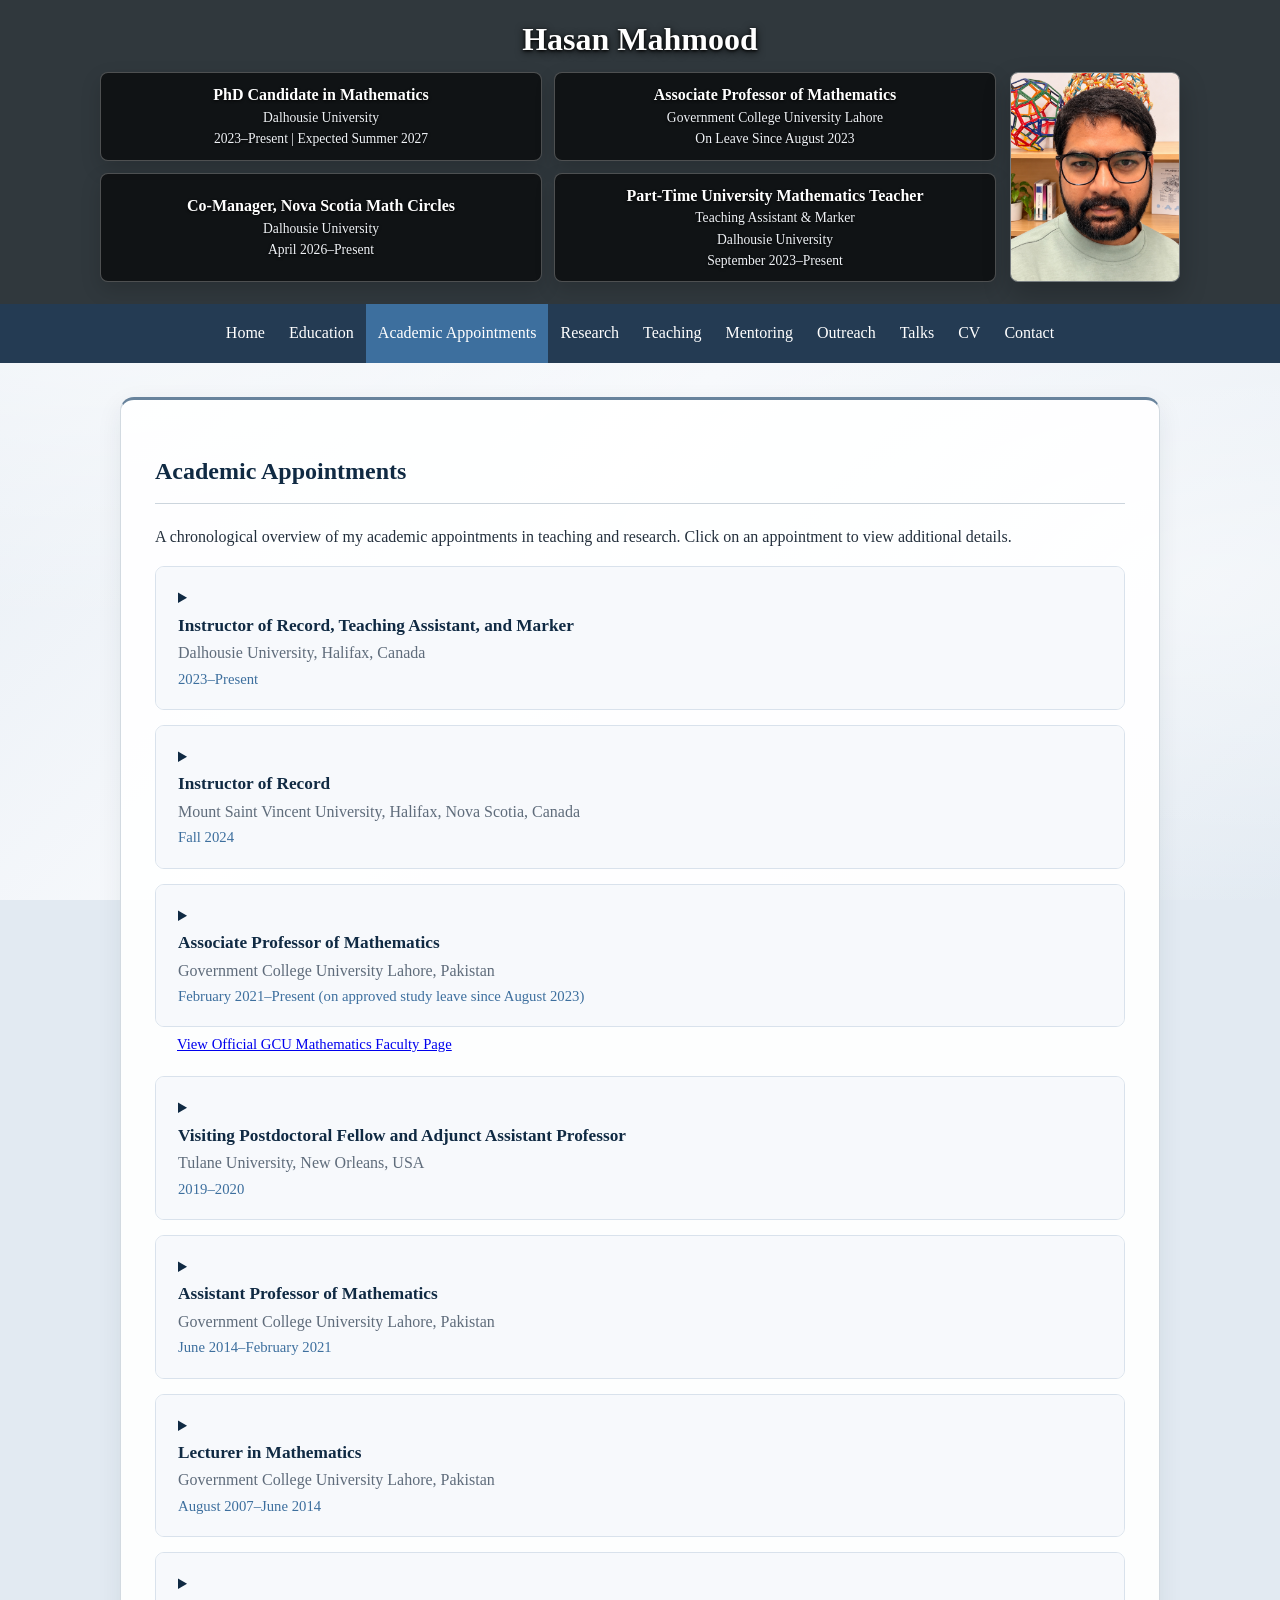
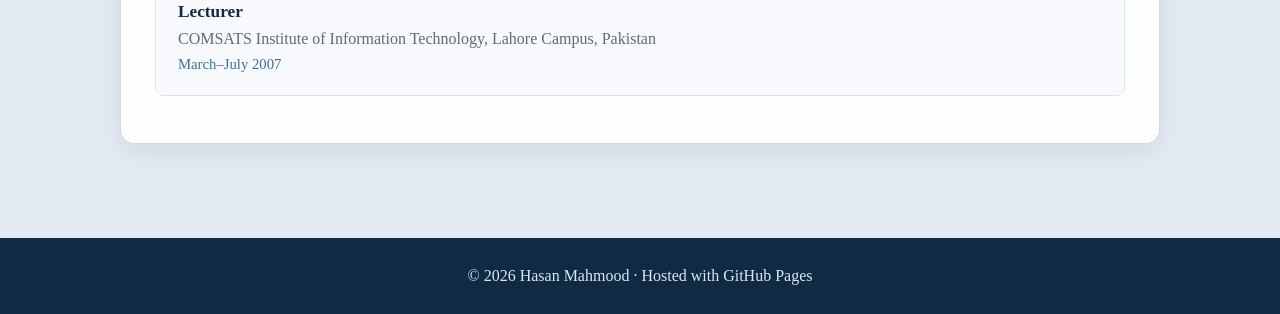
==== commit 0bec6c91: "Add files via upload" ====
--- a/appointments.html
+++ b/appointments.html
@@ -140,7 +140,7 @@
   .card { padding: 22px 18px; }
 }
 </style>
-<link rel="stylesheet" href="style.css?v=7">
+<link rel="stylesheet" href="style.css?v=8">
 </head>
 
 <body>
--- a/style.css
+++ b/style.css
@@ -100,3 +100,37 @@
 
 /* Preserve contrast against brighter landscapes. */
 .shared-banner .academic-role strong, .shared-banner .academic-role p { text-shadow: 0 1px 3px rgba(0,0,0,.85); }
+
+
+/* Coordinated nature-inspired content area; header and navigation remain unchanged. */
+body.page-index { --page-base: #e5eff6; --page-light: #f6fafc; --page-accent: #648aa4; }
+body.page-education { --page-base: #f1e9d9; --page-light: #fcfaf5; --page-accent: #a28a58; }
+body.page-appointments { --page-base: #e2eaf2; --page-light: #f7f9fc; --page-accent: #68839c; }
+body.page-research { --page-base: #e9e6f2; --page-light: #faf9fd; --page-accent: #82749d; }
+body.page-teaching { --page-base: #dce9df; --page-light: #f6faf5; --page-accent: #618569; }
+body.page-mentoring { --page-base: #eee6da; --page-light: #fcf9f4; --page-accent: #9b805d; }
+body.page-outreach { --page-base: #dceceb; --page-light: #f5fbfa; --page-accent: #558c88; }
+body.page-talks { --page-base: #e4ebf0; --page-light: #f8fafc; --page-accent: #6f879a; }
+body.page-cv { --page-base: #e8e9ec; --page-light: #fafafb; --page-accent: #828a95; }
+body.page-contact { --page-base: #deebf2; --page-light: #f5fafc; --page-accent: #59869d; }
+
+body[class*="page-"] {
+  background-color: var(--page-base, #e5eff6);
+  background-image: radial-gradient(ellipse at 8% 25%, rgba(255,255,255,.72), transparent 42%), radial-gradient(ellipse at 95% 65%, rgba(255,255,255,.48), transparent 40%), linear-gradient(135deg, var(--page-base, #e5eff6), var(--page-light, #f6fafc) 50%, var(--page-base, #e5eff6));
+  background-attachment: fixed;
+}
+body[class*="page-"] main > :is(.card,.hero), body[class*="page-"] main .highlight {
+  background: rgba(255,255,255,.95);
+  border: 1px solid color-mix(in srgb, var(--page-accent) 30%, white);
+  border-top: 3px solid var(--page-accent);
+  box-shadow: 0 8px 26px rgba(28,45,53,.075);
+}
+body[class*="page-"] main :is(.card,.hero) > h2:first-child,
+body[class*="page-"] main .hero > div > h2:first-child {
+  border-bottom: 1px solid color-mix(in srgb, var(--page-accent) 34%, white);
+  padding-bottom: 12px;
+}
+body[class*="page-"] main .section-title { border-bottom-color: color-mix(in srgb, var(--page-accent) 35%, white); }
+body.page-index main .update-note { padding: 15px 22px; border-top-width: 1px; text-align: center; }
+body.page-index main .update-note p { margin: 0; color: #536373; font-style: italic; }
+@media(max-width:650px) { body[class*="page-"] { background-attachment: scroll; } }
